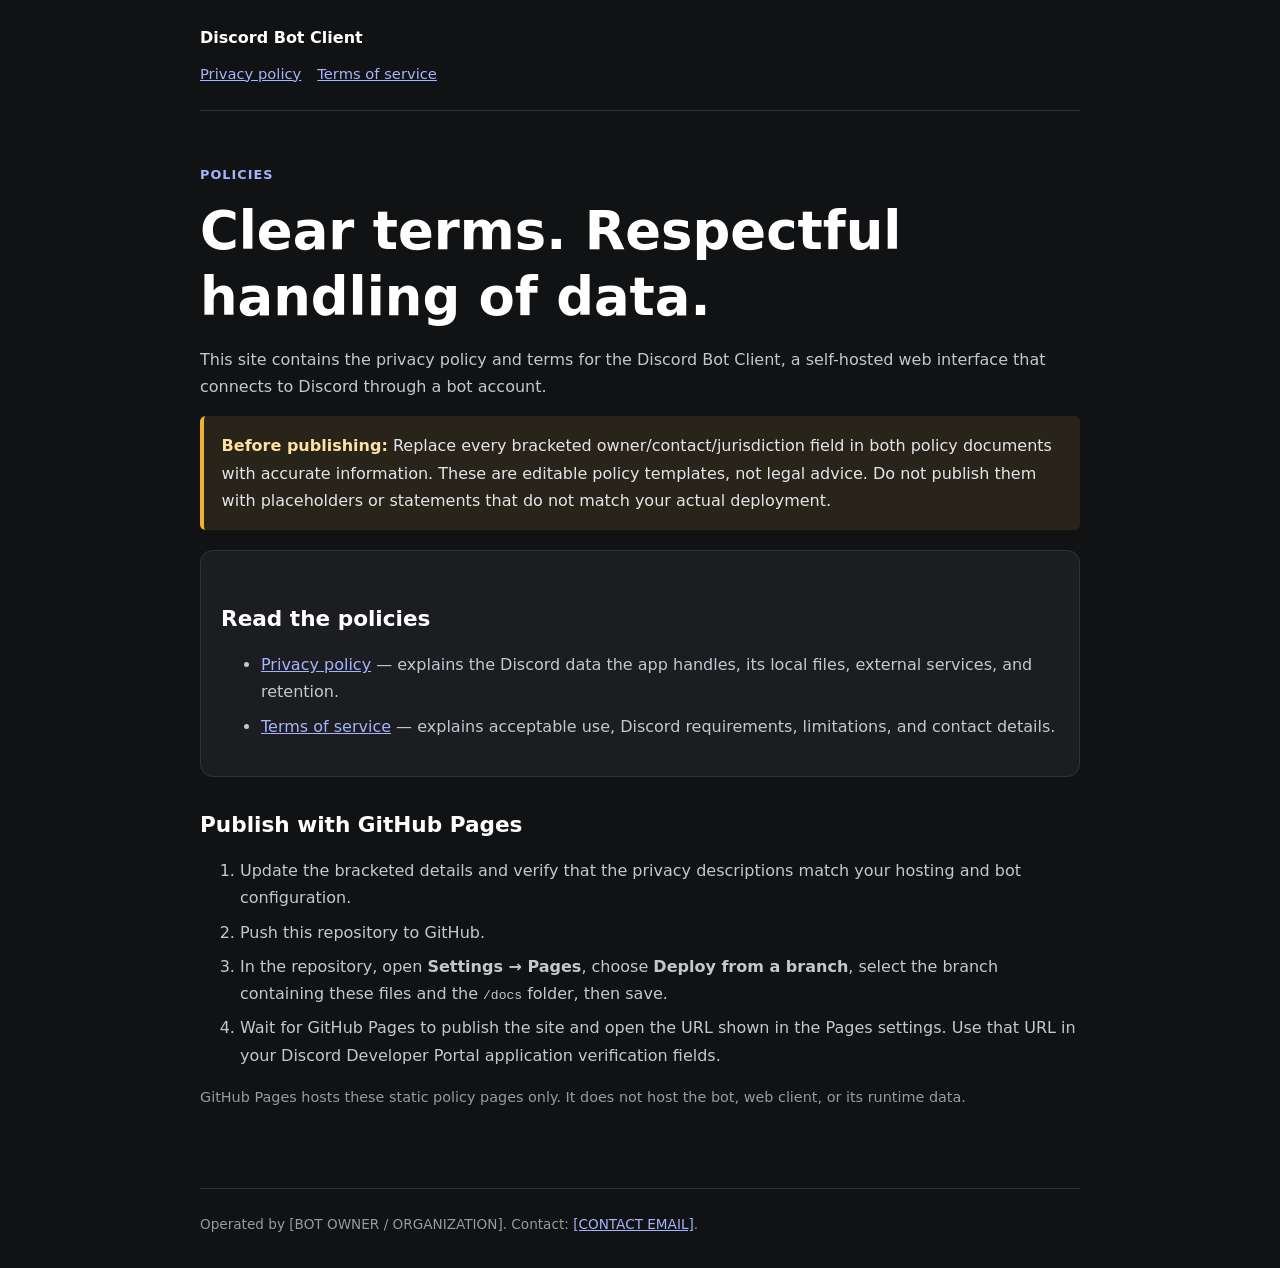
==== index.html @ 9bea30c9 "Add files via upload" ====
<!doctype html>
<html lang="en">
<head>
  <meta charset="utf-8">
  <meta name="viewport" content="width=device-width, initial-scale=1">
  <meta name="description" content="Privacy policy and terms of service for the Discord Bot Client.">
  <title>Discord Bot Client — Policies</title>
  <link rel="stylesheet" href="./styles.css">
</head>
<body>
  <header class="site-header">
    <a class="brand" href="./">Discord Bot Client</a>
    <nav aria-label="Policy pages">
      <a href="./privacy.html">Privacy policy</a>
      <a href="./terms.html">Terms of service</a>
    </nav>
  </header>
  <main>
    <p class="eyebrow">Policies</p>
    <h1>Clear terms. Respectful handling of data.</h1>
    <p>This site contains the privacy policy and terms for the Discord Bot Client, a self-hosted web interface that connects to Discord through a bot account.</p>
    <div class="notice">
      <strong>Before publishing:</strong> Replace every bracketed owner/contact/jurisdiction field in both policy documents with accurate information. These are editable policy templates, not legal advice. Do not publish them with placeholders or statements that do not match your actual deployment.
    </div>
    <div class="card">
      <h2>Read the policies</h2>
      <ul>
        <li><a href="./privacy.html">Privacy policy</a> — explains the Discord data the app handles, its local files, external services, and retention.</li>
        <li><a href="./terms.html">Terms of service</a> — explains acceptable use, Discord requirements, limitations, and contact details.</li>
      </ul>
    </div>
    <h2>Publish with GitHub Pages</h2>
    <ol>
      <li>Update the bracketed details and verify that the privacy descriptions match your hosting and bot configuration.</li>
      <li>Push this repository to GitHub.</li>
      <li>In the repository, open <strong>Settings → Pages</strong>, choose <strong>Deploy from a branch</strong>, select the branch containing these files and the <code>/docs</code> folder, then save.</li>
      <li>Wait for GitHub Pages to publish the site and open the URL shown in the Pages settings. Use that URL in your Discord Developer Portal application verification fields.</li>
    </ol>
    <p class="muted">GitHub Pages hosts these static policy pages only. It does not host the bot, web client, or its runtime data.</p>
  </main>
  <footer class="site-footer">Operated by [BOT OWNER / ORGANIZATION]. Contact: <a href="mailto:[CONTACT EMAIL]">[CONTACT EMAIL]</a>.</footer>
</body>
</html>
---- styles.css ----
:root {
  color-scheme: dark;
  font-family: Inter, ui-sans-serif, system-ui, -apple-system, BlinkMacSystemFont, "Segoe UI", sans-serif;
  background: #111214;
  color: #e3e5e8;
  font-synthesis: none;
  text-rendering: optimizeLegibility;
}

* { box-sizing: border-box; }

body {
  margin: 0;
  line-height: 1.7;
}

a { color: #a5b4fc; }
a:hover { color: #c7d2fe; }

.site-header, main, .site-footer {
  width: min(100% - 2rem, 880px);
  margin-inline: auto;
}

.site-header {
  padding: 1.5rem 0;
  border-bottom: 1px solid #303238;
}

.brand {
  color: #fff;
  font-size: 1rem;
  font-weight: 750;
  text-decoration: none;
}

nav {
  display: flex;
  flex-wrap: wrap;
  gap: 1rem;
  margin-top: .6rem;
}

nav a { font-size: .92rem; }

main { padding-block: 2.5rem 4rem; }

.eyebrow {
  color: #a5b4fc;
  font-size: .8rem;
  font-weight: 700;
  letter-spacing: .08em;
  text-transform: uppercase;
}

h1, h2, h3 { color: #fff; line-height: 1.25; }
h1 { margin: .5rem 0 1rem; font-size: clamp(2rem, 6vw, 3.3rem); }
h2 { margin-top: 2.2rem; font-size: 1.35rem; }
h3 { margin-top: 1.4rem; font-size: 1.05rem; }
p, li { color: #c4c7ce; }
li + li { margin-top: .45rem; }

.card {
  margin-top: 1.25rem;
  padding: 1.25rem;
  border: 1px solid #303238;
  border-radius: .8rem;
  background: #1c1d21;
}

.notice {
  padding: 1rem 1.1rem;
  border-left: 4px solid #f0b232;
  border-radius: .35rem;
  background: #28241a;
}

.notice strong { color: #ffe0a3; }
.muted { color: #969aa3; font-size: .9rem; }

.site-footer {
  padding: 1.5rem 0 2rem;
  border-top: 1px solid #303238;
  color: #969aa3;
  font-size: .85rem;
}

@media (max-width: 600px) {
  main { padding-top: 1.75rem; }
  .card { padding: 1rem; }
}
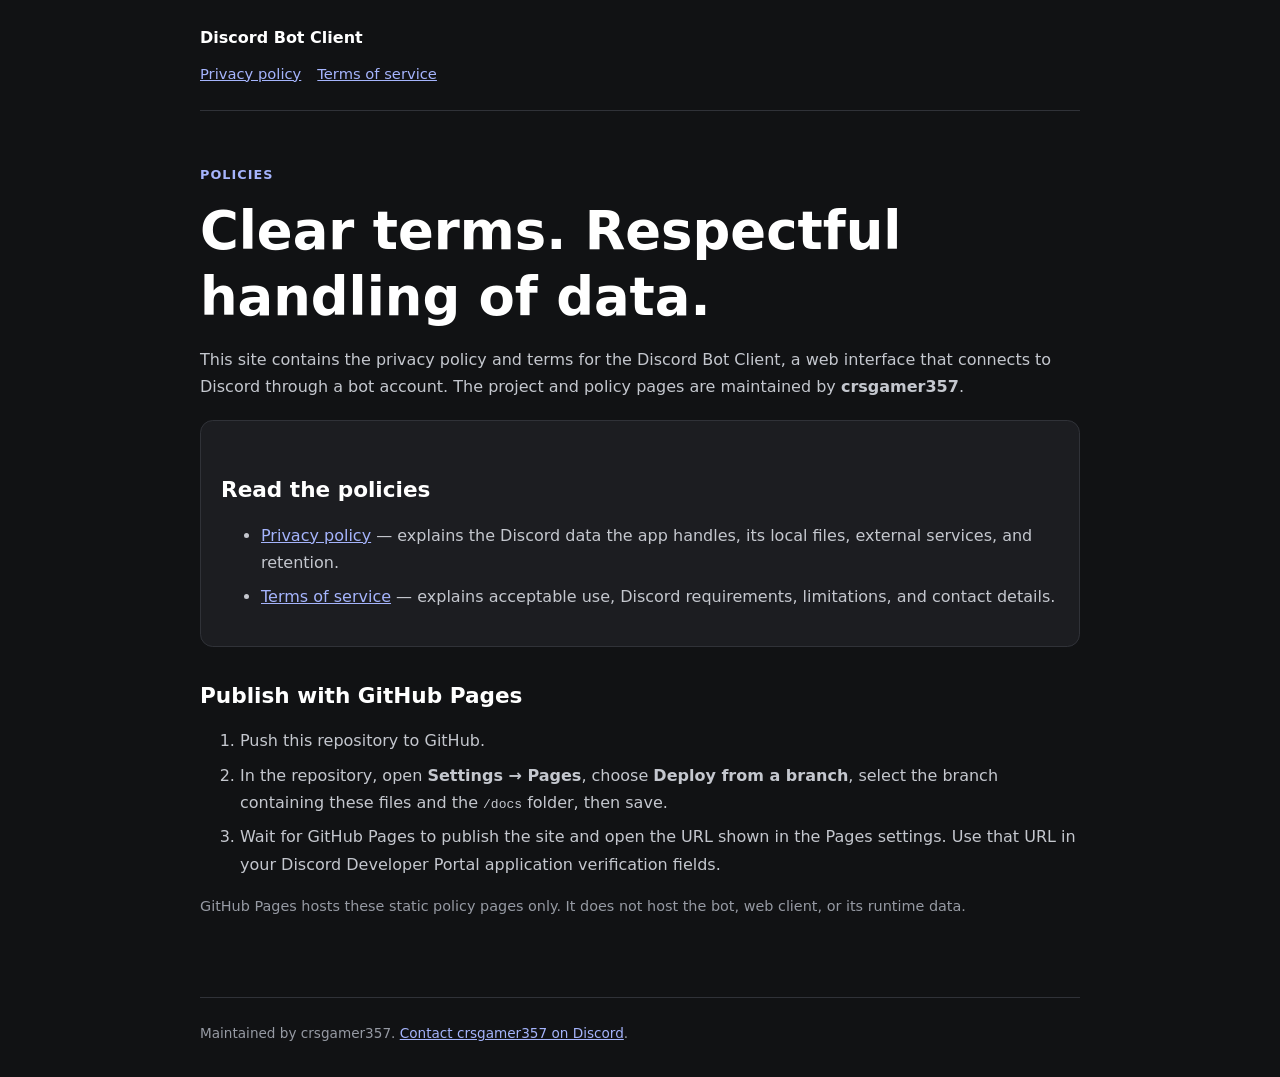
==== commit 5821a5de: "Revise footer and project description in index.html Updated the content and contact information in t" ====
--- a/index.html
+++ b/index.html
@@ -18,10 +18,7 @@
   <main>
     <p class="eyebrow">Policies</p>
     <h1>Clear terms. Respectful handling of data.</h1>
-    <p>This site contains the privacy policy and terms for the Discord Bot Client, a self-hosted web interface that connects to Discord through a bot account.</p>
-    <div class="notice">
-      <strong>Before publishing:</strong> Replace every bracketed owner/contact/jurisdiction field in both policy documents with accurate information. These are editable policy templates, not legal advice. Do not publish them with placeholders or statements that do not match your actual deployment.
-    </div>
+    <p>This site contains the privacy policy and terms for the Discord Bot Client, a web interface that connects to Discord through a bot account. The project and policy pages are maintained by <strong>crsgamer357</strong>.</p>
     <div class="card">
       <h2>Read the policies</h2>
       <ul>
@@ -31,13 +28,12 @@
     </div>
     <h2>Publish with GitHub Pages</h2>
     <ol>
-      <li>Update the bracketed details and verify that the privacy descriptions match your hosting and bot configuration.</li>
       <li>Push this repository to GitHub.</li>
       <li>In the repository, open <strong>Settings → Pages</strong>, choose <strong>Deploy from a branch</strong>, select the branch containing these files and the <code>/docs</code> folder, then save.</li>
       <li>Wait for GitHub Pages to publish the site and open the URL shown in the Pages settings. Use that URL in your Discord Developer Portal application verification fields.</li>
     </ol>
     <p class="muted">GitHub Pages hosts these static policy pages only. It does not host the bot, web client, or its runtime data.</p>
   </main>
-  <footer class="site-footer">Operated by [BOT OWNER / ORGANIZATION]. Contact: <a href="mailto:[CONTACT EMAIL]">[CONTACT EMAIL]</a>.</footer>
+  <footer class="site-footer">Maintained by crsgamer357. <a href="https://discord.com/users/968494952369782844" target="_blank" rel="noopener noreferrer">Contact crsgamer357 on Discord</a>.</footer>
 </body>
 </html>
